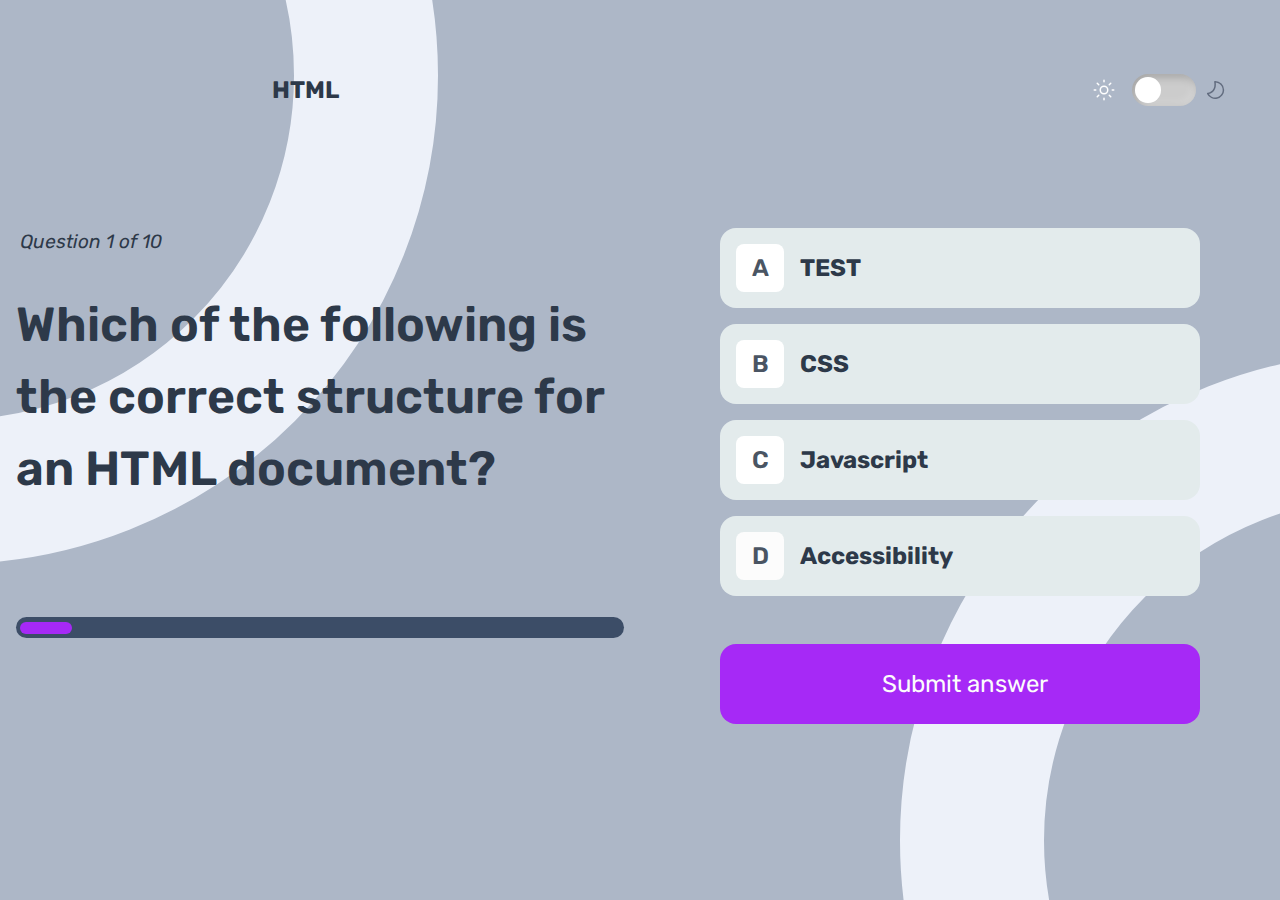
==== frontend-quiz-app/starter-code/quiz_page.html @ 723f0698 "final" ====
<!DOCTYPE html>
<html lang="en">
<head>
  <meta charset="UTF-8">
  <meta name="viewport" content="width=device-width, initial-scale=1.0">
  <link rel="stylesheet" href="/frontend-quiz-app/quiz_style.css">
  <link rel="icon" type="image/png" sizes="32x32" href="./assets/images/favicon-32x32.png">
  <title>Frontend Mentor | Frontend quiz app</title>
</head>
<body>
  <div class="container">
    <div id="light_and_dark_mode">
      <div id="subject">
        <div class="icon">
          
        </div>
        <h2 id="h2">HTML</h2>
      </div>
      <div id="modes">
        <div id="light_mode">
          <img src="/frontend-quiz-app/starter-code/assets/images/icon-sun-light.svg" alt="light mode icon">
        </div>
        <input type="checkbox" id="darkmode-toogle">
        <label for="darkmode-toogle"></label>
        <div id="dark_mode">
          <img src="/frontend-quiz-app/starter-code/assets/images/icon-moon-dark.svg" alt="dark mode icon">
        </div>
      </div>
    </div>
    <main>
      <div class="text">
        <p id="p">Question 1 of 10</p>
        <h1 id="h1">Which of the following is the correct structure for an HTML document?</h1>
        <div id="progress_bar">
          <div id="progress"></div>
        </div>
      </div>
      <div class="quiz">
        <button id="quiz_html_2">
          <div class="icon">
            <p class="answer">A</p>
          </div>
          <h2 id="A">TEST</h2>
        </button>
        <button id="quiz_css_2">
          <div class="icon">
            <p class="answer">B</p>
          </div>
          <h2 id="B">CSS</h2>
        </button>
        <button id="quiz_js_2">
          <div class="icon"> 
            <p class="answer">C</p>
          </div>  
          <h2 id="C">Javascript</h2>
        </button>
        <button id="quiz_accessibility_2">
          <div class="icon">
            <p class="answer">D</p>
          </div>
          <h2 id="D">Accessibility</h2>
        </button>
        <button id="answer_button">
          <h2 id="submit_next">Submit answer</h2>
        </button>
      </div>
    </main>
  </div>  
  <script src="/frontend-quiz-app/script.js" defer></script>
  <script src="/frontend-quiz-app/quiz_handler.js" defer></script>
</body>
</html>
---- frontend-quiz-app/quiz_style.css ----
:root {
  --border_color: hsl(216, 26%, 32%);
}

@font-face {
  font-family: "my-font";
  src: url("/frontend-quiz-app/starter-code/assets/fonts/Rubik-VariableFont_wght.ttf");
}
@font-face {
  font-family: "my-font2";
  src: url("/frontend-quiz-app/starter-code/assets/fonts/Rubik-Italic-VariableFont_wght.ttf");
}
*, *::before, *::after {
  box-sizing: border-box;
}

* {
  margin: 0;
}

body {
  line-height: 1.5;
  -webkit-font-smoothing: antialiased;
  height: -moz-fit-content;
  height: fit-content;
  font-family: "my-font";
  background-color: white;
  background-image: url("/frontend-quiz-app/starter-code/assets/images/pattern-background-desktop-light.svg");
  background-color: hsl(217, 19%, 73%);
}

img, picture, video, canvas, svg {
  display: block;
  max-width: 100%;
}

input, button, textarea, select {
  font: inherit;
}

p, h1, h2, h3, h4, h5, h6 {
  overflow-wrap: break-word;
}

@media (max-width: 767px) {
  body {
    line-height: 1.5;
    -webkit-font-smoothing: antialiased;
    height: 100vh;
    width: 100vw;
    min-width: -moz-fit-content;
    min-width: fit-content;
    min-height: -moz-fit-content;
    min-height: fit-content;
    font-family: "my-font";
    background-color: white;
    background-image: url("/frontend-quiz-app/starter-code/assets/images/pattern-background-mobile-dark.svg");
  }
  img, picture, video, canvas, svg {
    display: block;
    max-width: 100%;
  }
  input, button, textarea, select {
    font: inherit;
  }
  p, h1, h2, h3, h4, h5, h6 {
    overflow-wrap: break-word;
  }
  .container {
    flex-direction: column;
    text-align: center;
    justify-content: center;
    align-items: center;
    display: flex;
    width: 100%;
    height: 100%;
    row-gap: 2rem;
  }
  .container #light_and_dark_mode {
    flex-direction: row;
    text-align: center;
    justify-content: center;
    align-items: center;
    display: flex;
    width: 100%;
    height: 5%;
    justify-content: space-between;
    padding-bottom: 6rem;
    padding-top: 5rem;
  }
  .container #light_and_dark_mode #subject {
    flex-direction: row;
    text-align: center;
    justify-content: center;
    align-items: center;
    display: flex;
    width: -moz-fit-content;
    width: fit-content;
    height: -moz-fit-content;
    height: fit-content;
    margin-left: 2rem;
    -moz-column-gap: 1rem;
         column-gap: 1rem;
  }
  .container #light_and_dark_mode #subject .icon {
    flex-direction: row;
    text-align: center;
    justify-content: center;
    align-items: center;
    display: flex;
    width: 100%;
    height: 100%;
    padding: 0.5rem;
    height: 3rem;
    width: 3rem;
    border-radius: 0.5rem;
  }
  .container #light_and_dark_mode #subject .icon img {
    width: 4rem;
    height: 4rem;
  }
  .container #light_and_dark_mode #modes {
    flex-direction: row;
    text-align: center;
    justify-content: center;
    align-items: center;
    display: flex;
    width: -moz-fit-content;
    width: fit-content;
    height: -moz-fit-content;
    height: fit-content;
    min-width: 9rem;
    -moz-column-gap: 0.5rem;
         column-gap: 0.5rem;
    margin-right: 2rem;
  }
  .container #light_and_dark_mode input {
    width: 0;
    height: 0;
    visibility: hidden;
  }
  .container #light_and_dark_mode input:checked + label {
    background-color: #9019d5;
  }
  .container #light_and_dark_mode input:checked + label:after {
    left: 5.5rem;
    transform: translateX(100%);
    background: white;
  }
  .container #light_and_dark_mode label {
    width: 4rem;
    height: 2rem;
    position: relative;
    display: block;
    background-color: #ccc;
    border-radius: 20rem;
    box-shadow: inset 0.2rem 0.2rem 0.5rem rgba(0, 0, 0, 0.2), inset -0.2rem -0.2rem 0.5rem rgba(255, 255, 255, 0.2);
    cursor: pointer;
    transition: background-color 0.3s;
  }
  .container #light_and_dark_mode label:after {
    content: "";
    position: absolute;
    top: 0.2rem;
    left: 0.2rem;
    width: 1.6rem;
    height: 1.6rem;
    background-color: white;
    border-radius: 50%;
    transition: left 0.3s;
  }
  .container #light_and_dark_mode input:checked + label:after {
    left: 0.6rem;
  }
  .container main {
    flex-direction: column;
    text-align: center;
    justify-content: center;
    align-items: center;
    display: flex;
    width: 100%;
    height: 80%;
  }
  .container main .text {
    flex-direction: column;
    text-align: center;
    justify-content: center;
    align-items: center;
    display: flex;
    width: 100%;
    height: -moz-fit-content;
    height: fit-content;
    justify-content: flex-start;
    text-align: left;
    row-gap: 2rem;
  }
  .container main .text #p {
    width: 95%;
    font-size: 1.2rem;
    font-family: "my-font2";
    color: rgb(129, 141, 158);
  }
  .container main .text #h1 {
    font-size: 2rem;
    font-weight: 600;
    width: 95%;
  }
  .container main .text #progress_bar {
    width: 95%;
    height: 1.3rem;
    background-color: hsl(216, 26%, 32%);
    margin-top: 1rem;
    border-radius: 1rem;
    flex-direction: row;
    justify-content: left;
    align-items: center;
    display: flex;
  }
  .container main .text #progress_bar #progress {
    width: 8.5%;
    height: 60%;
    margin-left: 0.7%;
    margin-top: 0.1rem;
    background-color: rgb(166, 41, 246);
    border-radius: 1rem;
    transition: width 0.5s ease-in-out;
  }
  .container main .quiz {
    flex-direction: column;
    text-align: center;
    justify-content: center;
    align-items: center;
    display: flex;
    width: 100%;
    height: 80%;
    justify-content: flex-start;
    row-gap: 1rem;
    padding-top: 5rem;
  }
  .container main .quiz #score {
    flex-direction: column;
    text-align: center;
    justify-content: center;
    align-items: center;
    display: flex;
    width: 95%;
    height: -moz-fit-content;
    height: fit-content;
    row-gap: 1srem;
    border-radius: 1.2rem;
  }
  .container main .quiz #score #quiz_icon {
    flex-direction: row;
    text-align: center;
    justify-content: center;
    align-items: center;
    display: flex;
    width: -moz-fit-content;
    width: fit-content;
    height: -moz-fit-content;
    height: fit-content;
    -moz-column-gap: 2rem;
         column-gap: 2rem;
    padding-top: 1rem;
  }
  .container main .quiz #score #quiz_icon .icon2 {
    flex-direction: row;
    text-align: center;
    justify-content: center;
    align-items: center;
    display: flex;
    width: 100%;
    height: 100%;
    padding: 0.5rem;
    height: 3rem;
    width: 3rem;
    border-radius: 0.5rem;
  }
  .container main .quiz #score #quiz_icon p {
    font-size: 1.5rem;
    color: rgb(255, 255, 255);
    font-weight: 600;
  }
  .container main .quiz #score #score_text {
    flex-direction: column;
    text-align: center;
    justify-content: center;
    align-items: center;
    display: flex;
    width: -moz-fit-content;
    width: fit-content;
    height: -moz-fit-content;
    height: fit-content;
  }
  .container main .quiz #score #score_text p {
    font-size: 1.2rem;
    color: rgb(255, 255, 255);
    font-weight: 600;
  }
  .container main .quiz #score #score_text .pp {
    font-size: 7.5rem;
    color: rgb(255, 255, 255);
    font-weight: 600;
  }
  .container main .quiz a {
    text-decoration: none;
  }
  .container main .quiz #quiz_html_2 {
    flex-direction: row;
    text-align: center;
    justify-content: center;
    align-items: center;
    display: flex;
    width: 30rem;
    height: 5rem;
    border-radius: 1rem;
    justify-content: flex-start;
    -moz-column-gap: 1rem;
         column-gap: 1rem;
    padding-left: 1rem;
    color: rgb(45, 57, 73);
    background-color: hsl(187, 19.1%, 90.8%);
    border: none;
    cursor: pointer;
    outline: none;
    width: 95vw;
  }
  .container main .quiz #quiz_html_2 .icon {
    flex-direction: row;
    text-align: center;
    justify-content: center;
    align-items: center;
    display: flex;
    width: 100%;
    height: 100%;
    padding: 0.5rem;
    height: 3rem;
    width: 3rem;
    border-radius: 0.5rem;
    background-color: hsl(0, 0%, 100%);
  }
  .container main .quiz #quiz_html_2 .icon .answer {
    font-size: 1.5rem;
    color: rgb(74, 85, 99);
    font-weight: 600;
  }
  .container main .quiz #quiz_html:hover {
    border: 1px solid var(--border_color);
  }
  .container main .quiz #quiz_html:focus {
    border: 1px solid var(--border_color);
  }
  .container main .quiz #quiz_css_2 {
    flex-direction: row;
    text-align: center;
    justify-content: center;
    align-items: center;
    display: flex;
    width: 30rem;
    height: 5rem;
    border-radius: 1rem;
    justify-content: flex-start;
    -moz-column-gap: 1rem;
         column-gap: 1rem;
    padding-left: 1rem;
    color: rgb(45, 57, 73);
    background-color: hsl(187, 19.1%, 90.8%);
    border: none;
    cursor: pointer;
    outline: none;
    width: 95vw;
  }
  .container main .quiz #quiz_css_2 .icon {
    flex-direction: row;
    text-align: center;
    justify-content: center;
    align-items: center;
    display: flex;
    width: 100%;
    height: 100%;
    padding: 0.5rem;
    height: 3rem;
    width: 3rem;
    border-radius: 0.5rem;
    background-color: hsl(0, 0%, 100%);
  }
  .container main .quiz #quiz_css_2 .icon .answer {
    font-size: 1.5rem;
    color: rgb(74, 85, 99);
    font-weight: 600;
  }
  .container main .quiz #quiz_css:hover {
    border: 1px solid var(--border_color);
  }
  .container main .quiz #quiz_css:focus {
    border: 1px solid var(--border_color);
  }
  .container main .quiz #quiz_js_2 {
    flex-direction: row;
    text-align: center;
    justify-content: center;
    align-items: center;
    display: flex;
    width: 30rem;
    height: 5rem;
    border-radius: 1rem;
    justify-content: flex-start;
    -moz-column-gap: 1rem;
         column-gap: 1rem;
    padding-left: 1rem;
    color: rgb(45, 57, 73);
    background-color: hsl(187, 19.1%, 90.8%);
    border: none;
    cursor: pointer;
    outline: none;
    width: 95vw;
  }
  .container main .quiz #quiz_js_2 .icon {
    flex-direction: row;
    text-align: center;
    justify-content: center;
    align-items: center;
    display: flex;
    width: 100%;
    height: 100%;
    padding: 0.5rem;
    height: 3rem;
    width: 3rem;
    border-radius: 0.5rem;
    background-color: hsl(0, 0%, 100%);
  }
  .container main .quiz #quiz_js_2 .icon .answer {
    font-size: 1.5rem;
    color: rgb(74, 85, 99);
    font-weight: 600;
  }
  .container main .quiz #quiz_js:hover {
    border: 1px solid var(--border_color);
  }
  .container main .quiz #quiz_js:focus {
    border: 1px solid var(--border_color);
  }
  .container main .quiz #quiz_accessibility_2 {
    flex-direction: row;
    text-align: center;
    justify-content: center;
    align-items: center;
    display: flex;
    width: 30rem;
    height: 5rem;
    border-radius: 1rem;
    justify-content: flex-start;
    -moz-column-gap: 1rem;
         column-gap: 1rem;
    padding-left: 1rem;
    color: rgb(45, 57, 73);
    background-color: hsl(187, 19.1%, 90.8%);
    border: none;
    cursor: pointer;
    outline: none;
    width: 95vw;
  }
  .container main .quiz #quiz_accessibility_2 .icon {
    flex-direction: row;
    text-align: center;
    justify-content: center;
    align-items: center;
    display: flex;
    width: 100%;
    height: 100%;
    padding: 0.5rem;
    height: 3rem;
    width: 3rem;
    border-radius: 0.5rem;
    background-color: hsl(0, 0%, 100%);
  }
  .container main .quiz #quiz_accessibility_2 .icon .answer {
    font-size: 1.5rem;
    color: rgb(74, 85, 99);
    font-weight: 600;
  }
  .container main .quiz #quiz_accessibility:hover {
    border: 1px solid var(--border_color);
  }
  .container main .quiz #quiz_accessibility:focus {
    border: 1px solid var(--border_color);
  }
  .container main .quiz #answer_button {
    flex-direction: row;
    text-align: center;
    justify-content: center;
    align-items: center;
    display: flex;
    width: 30rem;
    height: 5rem;
    border-radius: 1rem;
    justify-content: flex-start;
    -moz-column-gap: 1rem;
         column-gap: 1rem;
    padding-left: 1rem;
    color: rgb(45, 57, 73);
    background-color: hsl(187, 19.1%, 90.8%);
    justify-content: center;
    background-color: rgb(166, 41, 246);
    margin-top: 2rem;
    border: none;
    cursor: pointer;
    outline: none;
    width: 95%;
    min-height: 4rem;
  }
  .container main .quiz #answer_button h2 {
    color: hsl(0, 0%, 99%);
    font-weight: 400;
  }
  .container main .quiz #answer_button:hover {
    border: 1px solid var(--border_color);
  }
  .container main .quiz #answer_button:focus {
    border: 1px solid var(--border_color);
  }
}
@media (min-width: 768px) and (max-width: 1024px) {
  body {
    line-height: 1.5;
    -webkit-font-smoothing: antialiased;
    height: 100vh;
    width: 100vw;
    min-width: -moz-fit-content;
    min-width: fit-content;
    min-height: -moz-fit-content;
    min-height: fit-content;
    font-family: "my-font";
    background-color: white;
    background-image: url("/frontend-quiz-app/starter-code/assets/images/pattern-background-mobile-dark.svg");
  }
  img, picture, video, canvas, svg {
    display: block;
    max-width: 100%;
  }
  input, button, textarea, select {
    font: inherit;
  }
  p, h1, h2, h3, h4, h5, h6 {
    overflow-wrap: break-word;
  }
  .container {
    flex-direction: column;
    text-align: center;
    justify-content: center;
    align-items: center;
    display: flex;
    width: 100%;
    height: 100%;
    row-gap: 2rem;
  }
  .container #light_and_dark_mode {
    flex-direction: row;
    text-align: center;
    justify-content: center;
    align-items: center;
    display: flex;
    width: 100%;
    height: 5%;
    justify-content: space-between;
    padding-bottom: 6rem;
    padding-top: 5rem;
  }
  .container #light_and_dark_mode #subject {
    flex-direction: row;
    text-align: center;
    justify-content: center;
    align-items: center;
    display: flex;
    width: -moz-fit-content;
    width: fit-content;
    height: -moz-fit-content;
    height: fit-content;
    margin-left: 6rem;
    -moz-column-gap: 1rem;
         column-gap: 1rem;
  }
  .container #light_and_dark_mode #subject .icon {
    flex-direction: row;
    text-align: center;
    justify-content: center;
    align-items: center;
    display: flex;
    width: 100%;
    height: 100%;
    padding: 0.5rem;
    height: 3rem;
    width: 3rem;
    border-radius: 0.5rem;
  }
  .container #light_and_dark_mode #subject .icon img {
    width: 4rem;
    height: 4rem;
  }
  .container #light_and_dark_mode #modes {
    flex-direction: row;
    text-align: center;
    justify-content: center;
    align-items: center;
    display: flex;
    width: -moz-fit-content;
    width: fit-content;
    height: -moz-fit-content;
    height: fit-content;
    min-width: 9rem;
    -moz-column-gap: 0.5rem;
         column-gap: 0.5rem;
    margin-right: 2rem;
  }
  .container #light_and_dark_mode input {
    width: 0;
    height: 0;
    visibility: hidden;
  }
  .container #light_and_dark_mode input:checked + label {
    background-color: #9019d5;
  }
  .container #light_and_dark_mode input:checked + label:after {
    left: 5.5rem;
    transform: translateX(100%);
    background: white;
  }
  .container #light_and_dark_mode label {
    width: 4rem;
    height: 2rem;
    position: relative;
    display: block;
    background-color: #ccc;
    border-radius: 20rem;
    box-shadow: inset 0.2rem 0.2rem 0.5rem rgba(0, 0, 0, 0.2), inset -0.2rem -0.2rem 0.5rem rgba(255, 255, 255, 0.2);
    cursor: pointer;
    transition: background-color 0.3s;
  }
  .container #light_and_dark_mode label:after {
    content: "";
    position: absolute;
    top: 0.2rem;
    left: 0.2rem;
    width: 1.6rem;
    height: 1.6rem;
    background-color: white;
    border-radius: 50%;
    transition: left 0.3s;
  }
  .container #light_and_dark_mode input:checked + label:after {
    left: 0.6rem;
  }
  .container main {
    flex-direction: column;
    text-align: center;
    justify-content: center;
    align-items: center;
    display: flex;
    width: 100%;
    height: 80%;
  }
  .container main .text {
    flex-direction: column;
    text-align: center;
    justify-content: center;
    align-items: center;
    display: flex;
    width: 100%;
    height: -moz-fit-content;
    height: fit-content;
    justify-content: flex-start;
    text-align: left;
    row-gap: 2rem;
  }
  .container main .text #p {
    width: 80%;
    font-size: 1.2rem;
    font-family: "my-font2";
    color: rgb(129, 141, 158);
  }
  .container main .text #h1 {
    font-size: 2rem;
    font-weight: 600;
    width: 80%;
  }
  .container main .text #progress_bar {
    width: 80%;
    height: 1.3rem;
    background-color: hsl(216, 26%, 32%);
    margin-top: 1rem;
    border-radius: 1rem;
    flex-direction: row;
    justify-content: left;
    align-items: center;
    display: flex;
  }
  .container main .text #progress_bar #progress {
    width: 8.5%;
    height: 60%;
    margin-left: 0.7%;
    margin-top: 0.1rem;
    background-color: rgb(166, 41, 246);
    border-radius: 1rem;
    transition: width 0.5s ease-in-out;
  }
  .container main .quiz {
    flex-direction: column;
    text-align: center;
    justify-content: center;
    align-items: center;
    display: flex;
    width: 100%;
    height: 80%;
    justify-content: flex-start;
    row-gap: 1rem;
    padding-top: 5rem;
  }
  .container main .quiz #score {
    flex-direction: column;
    text-align: center;
    justify-content: center;
    align-items: center;
    display: flex;
    width: 95%;
    height: -moz-fit-content;
    height: fit-content;
    row-gap: 1rem;
    border-radius: 1.2rem;
  }
  .container main .quiz #score #quiz_icon {
    flex-direction: row;
    text-align: center;
    justify-content: center;
    align-items: center;
    display: flex;
    width: -moz-fit-content;
    width: fit-content;
    height: -moz-fit-content;
    height: fit-content;
    -moz-column-gap: 2rem;
         column-gap: 2rem;
    padding-top: 1rem;
  }
  .container main .quiz #score #quiz_icon .icon2 {
    flex-direction: row;
    text-align: center;
    justify-content: center;
    align-items: center;
    display: flex;
    width: 100%;
    height: 100%;
    padding: 0.5rem;
    height: 3rem;
    width: 3rem;
    border-radius: 0.5rem;
  }
  .container main .quiz #score #quiz_icon p {
    font-size: 1.5rem;
    color: rgb(255, 255, 255);
    font-weight: 600;
  }
  .container main .quiz #score #score_text {
    flex-direction: column;
    text-align: center;
    justify-content: center;
    align-items: center;
    display: flex;
    width: -moz-fit-content;
    width: fit-content;
    height: -moz-fit-content;
    height: fit-content;
  }
  .container main .quiz #score #score_text p {
    font-size: 1.2rem;
    color: rgb(255, 255, 255);
    font-weight: 600;
  }
  .container main .quiz #score #score_text .pp {
    font-size: 7.5rem;
    color: rgb(255, 255, 255);
    font-weight: 600;
  }
  .container main .quiz a {
    text-decoration: none;
  }
  .container main .quiz #quiz_html_2 {
    flex-direction: row;
    text-align: center;
    justify-content: center;
    align-items: center;
    display: flex;
    width: 30rem;
    height: 5rem;
    border-radius: 1rem;
    justify-content: flex-start;
    -moz-column-gap: 1rem;
         column-gap: 1rem;
    padding-left: 1rem;
    color: rgb(45, 57, 73);
    background-color: hsl(187, 19.1%, 90.8%);
    border: none;
    cursor: pointer;
    outline: none;
    width: 80vw;
  }
  .container main .quiz #quiz_html_2 .icon {
    flex-direction: row;
    text-align: center;
    justify-content: center;
    align-items: center;
    display: flex;
    width: 100%;
    height: 100%;
    padding: 0.5rem;
    height: 3rem;
    width: 3rem;
    border-radius: 0.5rem;
    background-color: hsl(0, 0%, 100%);
  }
  .container main .quiz #quiz_html_2 .icon .answer {
    font-size: 1.5rem;
    color: rgb(74, 85, 99);
    font-weight: 600;
  }
  .container main .quiz #quiz_html:hover {
    border: 1px solid var(--border_color);
  }
  .container main .quiz #quiz_html:focus {
    border: 1px solid var(--border_color);
  }
  .container main .quiz #quiz_css_2 {
    flex-direction: row;
    text-align: center;
    justify-content: center;
    align-items: center;
    display: flex;
    width: 30rem;
    height: 5rem;
    border-radius: 1rem;
    justify-content: flex-start;
    -moz-column-gap: 1rem;
         column-gap: 1rem;
    padding-left: 1rem;
    color: rgb(45, 57, 73);
    background-color: hsl(187, 19.1%, 90.8%);
    border: none;
    cursor: pointer;
    outline: none;
    width: 80vw;
  }
  .container main .quiz #quiz_css_2 .icon {
    flex-direction: row;
    text-align: center;
    justify-content: center;
    align-items: center;
    display: flex;
    width: 100%;
    height: 100%;
    padding: 0.5rem;
    height: 3rem;
    width: 3rem;
    border-radius: 0.5rem;
    background-color: hsl(0, 0%, 100%);
  }
  .container main .quiz #quiz_css_2 .icon .answer {
    font-size: 1.5rem;
    color: rgb(74, 85, 99);
    font-weight: 600;
  }
  .container main .quiz #quiz_css:hover {
    border: 1px solid var(--border_color);
  }
  .container main .quiz #quiz_css:focus {
    border: 1px solid var(--border_color);
  }
  .container main .quiz #quiz_js_2 {
    flex-direction: row;
    text-align: center;
    justify-content: center;
    align-items: center;
    display: flex;
    width: 30rem;
    height: 5rem;
    border-radius: 1rem;
    justify-content: flex-start;
    -moz-column-gap: 1rem;
         column-gap: 1rem;
    padding-left: 1rem;
    color: rgb(45, 57, 73);
    background-color: hsl(187, 19.1%, 90.8%);
    border: none;
    cursor: pointer;
    outline: none;
    width: 80vw;
  }
  .container main .quiz #quiz_js_2 .icon {
    flex-direction: row;
    text-align: center;
    justify-content: center;
    align-items: center;
    display: flex;
    width: 100%;
    height: 100%;
    padding: 0.5rem;
    height: 3rem;
    width: 3rem;
    border-radius: 0.5rem;
    background-color: hsl(0, 0%, 100%);
  }
  .container main .quiz #quiz_js_2 .icon .answer {
    font-size: 1.5rem;
    color: rgb(74, 85, 99);
    font-weight: 600;
  }
  .container main .quiz #quiz_js:hover {
    border: 1px solid var(--border_color);
  }
  .container main .quiz #quiz_js:focus {
    border: 1px solid var(--border_color);
  }
  .container main .quiz #quiz_accessibility_2 {
    flex-direction: row;
    text-align: center;
    justify-content: center;
    align-items: center;
    display: flex;
    width: 30rem;
    height: 5rem;
    border-radius: 1rem;
    justify-content: flex-start;
    -moz-column-gap: 1rem;
         column-gap: 1rem;
    padding-left: 1rem;
    color: rgb(45, 57, 73);
    background-color: hsl(187, 19.1%, 90.8%);
    border: none;
    cursor: pointer;
    outline: none;
    width: 80vw;
  }
  .container main .quiz #quiz_accessibility_2 .icon {
    flex-direction: row;
    text-align: center;
    justify-content: center;
    align-items: center;
    display: flex;
    width: 100%;
    height: 100%;
    padding: 0.5rem;
    height: 3rem;
    width: 3rem;
    border-radius: 0.5rem;
    background-color: hsl(0, 0%, 100%);
  }
  .container main .quiz #quiz_accessibility_2 .icon .answer {
    font-size: 1.5rem;
    color: rgb(74, 85, 99);
    font-weight: 600;
  }
  .container main .quiz #quiz_accessibility:hover {
    border: 1px solid var(--border_color);
  }
  .container main .quiz #quiz_accessibility:focus {
    border: 1px solid var(--border_color);
  }
  .container main .quiz #answer_button {
    flex-direction: row;
    text-align: center;
    justify-content: center;
    align-items: center;
    display: flex;
    width: 30rem;
    height: 5rem;
    border-radius: 1rem;
    justify-content: flex-start;
    -moz-column-gap: 1rem;
         column-gap: 1rem;
    padding-left: 1rem;
    color: rgb(45, 57, 73);
    background-color: hsl(187, 19.1%, 90.8%);
    justify-content: center;
    background-color: rgb(166, 41, 246);
    margin-top: 2rem;
    border: none;
    cursor: pointer;
    outline: none;
    width: 80vw;
    min-height: 4rem;
  }
  .container main .quiz #answer_button h2 {
    color: hsl(0, 0%, 99%);
    font-weight: 400;
  }
  .container main .quiz #answer_button:hover {
    border: 1px solid var(--border_color);
  }
  .container main .quiz #answer_button:focus {
    border: 1px solid var(--border_color);
  }
}
@media (min-width: 1025px) {
  .container {
    flex-direction: column;
    text-align: center;
    justify-content: center;
    align-items: center;
    display: flex;
    width: 100vw;
    height: 100vh;
  }
  .container #light_and_dark_mode {
    flex-direction: row;
    text-align: center;
    justify-content: center;
    align-items: center;
    display: flex;
    width: 100vw;
    height: 20%;
    justify-content: space-between;
  }
  .container #light_and_dark_mode #subject {
    flex-direction: row;
    text-align: center;
    justify-content: center;
    align-items: center;
    display: flex;
    width: -moz-fit-content;
    width: fit-content;
    height: -moz-fit-content;
    height: fit-content;
    margin-left: 11rem;
  }
  .container #light_and_dark_mode #subject .icon {
    flex-direction: row;
    text-align: center;
    justify-content: center;
    align-items: center;
    display: flex;
    width: 100%;
    height: 100%;
    padding: 0.5rem;
    height: 3rem;
    width: 3rem;
    border-radius: 0.5rem;
  }
  .container #light_and_dark_mode #subject .icon img {
    width: 4rem;
    height: 4rem;
  }
  .container #light_and_dark_mode #subject h2 {
    margin-left: 3rem;
  }
  .container #light_and_dark_mode #modes {
    flex-direction: row;
    text-align: center;
    justify-content: center;
    align-items: center;
    display: flex;
    width: -moz-fit-content;
    width: fit-content;
    height: -moz-fit-content;
    height: fit-content;
    min-width: 9rem;
    -moz-column-gap: 0.5rem;
         column-gap: 0.5rem;
    margin-right: 3rem;
  }
  .container #light_and_dark_mode #modes input {
    width: 0;
    height: 0;
    visibility: hidden;
  }
  .container #light_and_dark_mode #modes input:checked + label {
    background-color: #9019d5;
  }
  .container #light_and_dark_mode #modes input:checked + label:after {
    left: 5.5rem;
    transform: translateX(100%);
    background: white;
  }
  .container #light_and_dark_mode #modes label {
    width: 4rem;
    height: 2rem;
    position: relative;
    display: block;
    background-color: #ccc;
    border-radius: 20rem;
    box-shadow: inset 0.2rem 0.2rem 0.5rem rgba(0, 0, 0, 0.2), inset -0.2rem -0.2rem 0.5rem rgba(255, 255, 255, 0.2);
    cursor: pointer;
    transition: background-color 0.3s;
  }
  .container #light_and_dark_mode #modes label:after {
    content: "";
    position: absolute;
    top: 0.2rem;
    left: 0.2rem;
    width: 1.6rem;
    height: 1.6rem;
    background-color: white;
    border-radius: 50%;
    transition: left 0.3s;
  }
  .container #light_and_dark_mode #modes input:checked + label:after {
    left: 0.6rem;
  }
  .container main {
    flex-direction: row;
    text-align: center;
    justify-content: center;
    align-items: center;
    display: flex;
    width: 100vw;
    height: 80%;
    padding-top: 3rem;
  }
  .container main .text {
    flex-direction: column;
    text-align: center;
    justify-content: center;
    align-items: center;
    display: flex;
    width: 50%;
    height: 100%;
    justify-content: flex-start;
    text-align: left;
    row-gap: 2rem;
  }
  .container main .text #p {
    width: 37.5rem;
    font-size: 1.2rem;
    font-family: "my-font2";
    color: rgb(129, 141, 158);
  }
  .container main .text #h1 {
    font-size: 3rem;
    font-weight: 600;
    width: 38rem;
  }
  .container main .text #progress_bar {
    width: 38rem;
    height: 1.3rem;
    background-color: hsl(216, 26%, 32%);
    margin-top: 5rem;
    border-radius: 1rem;
    flex-direction: row;
    justify-content: left;
    align-items: center;
    display: flex;
  }
  .container main .text #progress_bar #progress {
    width: 8.5%;
    height: 60%;
    margin-left: 0.7%;
    margin-top: 0.1rem;
    background-color: rgb(166, 41, 246);
    border-radius: 1rem;
    transition: width 0.5s ease-in-out;
  }
  .container main .quiz {
    flex-direction: column;
    text-align: center;
    justify-content: center;
    align-items: center;
    display: flex;
    width: 50%;
    height: 100%;
    justify-content: flex-start;
    row-gap: 1rem;
  }
  .container main .quiz #score {
    flex-direction: column;
    text-align: center;
    justify-content: center;
    align-items: center;
    display: flex;
    width: 30rem;
    height: 30rem;
    row-gap: 1srem;
    border-radius: 1.2rem;
  }
  .container main .quiz #score #quiz_icon {
    flex-direction: row;
    text-align: center;
    justify-content: center;
    align-items: center;
    display: flex;
    width: -moz-fit-content;
    width: fit-content;
    height: -moz-fit-content;
    height: fit-content;
    -moz-column-gap: 2rem;
         column-gap: 2rem;
  }
  .container main .quiz #score #quiz_icon .icon2 {
    flex-direction: row;
    text-align: center;
    justify-content: center;
    align-items: center;
    display: flex;
    width: 100%;
    height: 100%;
    padding: 0.5rem;
    height: 3rem;
    width: 3rem;
    border-radius: 0.5rem;
  }
  .container main .quiz #score #quiz_icon p {
    font-size: 1.5rem;
    color: rgb(255, 255, 255);
    font-weight: 600;
  }
  .container main .quiz #score #score_text {
    flex-direction: column;
    text-align: center;
    justify-content: center;
    align-items: center;
    display: flex;
    width: -moz-fit-content;
    width: fit-content;
    height: -moz-fit-content;
    height: fit-content;
  }
  .container main .quiz #score #score_text p {
    font-size: 1.2rem;
    color: rgb(255, 255, 255);
    font-weight: 600;
  }
  .container main .quiz #score #score_text .pp {
    font-size: 7.5rem;
    color: rgb(255, 255, 255);
    font-weight: 600;
  }
  .container main .quiz a {
    text-decoration: none;
  }
  .container main .quiz #quiz_html_2 {
    flex-direction: row;
    text-align: center;
    justify-content: center;
    align-items: center;
    display: flex;
    width: 30rem;
    height: 5rem;
    border-radius: 1rem;
    justify-content: flex-start;
    -moz-column-gap: 1rem;
         column-gap: 1rem;
    padding-left: 1rem;
    color: rgb(45, 57, 73);
    background-color: hsl(187, 19.1%, 90.8%);
    border: none;
    cursor: pointer;
    outline: none;
  }
  .container main .quiz #quiz_html_2 .icon {
    flex-direction: row;
    text-align: center;
    justify-content: center;
    align-items: center;
    display: flex;
    width: 100%;
    height: 100%;
    padding: 0.5rem;
    height: 3rem;
    width: 3rem;
    border-radius: 0.5rem;
    background-color: hsl(0, 0%, 100%);
  }
  .container main .quiz #quiz_html_2 .icon .answer {
    font-size: 1.5rem;
    color: rgb(74, 85, 99);
    font-weight: 600;
  }
  .container main .quiz #quiz_html_2:hover {
    border: 1px solid var(--border_color);
  }
  .container main .quiz #quiz_html_2:focus {
    border: 1px solid var(--border_color);
  }
  .container main .quiz #quiz_css_2 {
    flex-direction: row;
    text-align: center;
    justify-content: center;
    align-items: center;
    display: flex;
    width: 30rem;
    height: 5rem;
    border-radius: 1rem;
    justify-content: flex-start;
    -moz-column-gap: 1rem;
         column-gap: 1rem;
    padding-left: 1rem;
    color: rgb(45, 57, 73);
    background-color: hsl(187, 19.1%, 90.8%);
    border: none;
    cursor: pointer;
    outline: none;
  }
  .container main .quiz #quiz_css_2 .icon {
    flex-direction: row;
    text-align: center;
    justify-content: center;
    align-items: center;
    display: flex;
    width: 100%;
    height: 100%;
    padding: 0.5rem;
    height: 3rem;
    width: 3rem;
    border-radius: 0.5rem;
    background-color: hsl(0, 0%, 100%);
  }
  .container main .quiz #quiz_css_2 .icon .answer {
    font-size: 1.5rem;
    color: rgb(74, 85, 99);
    font-weight: 600;
  }
  .container main .quiz #quiz_css_2:hover {
    border: 1px solid var(--border_color);
  }
  .container main .quiz #quiz_css_2:focus {
    border: 1px solid var(--border_color);
  }
  .container main .quiz #quiz_js_2 {
    flex-direction: row;
    text-align: center;
    justify-content: center;
    align-items: center;
    display: flex;
    width: 30rem;
    height: 5rem;
    border-radius: 1rem;
    justify-content: flex-start;
    -moz-column-gap: 1rem;
         column-gap: 1rem;
    padding-left: 1rem;
    color: rgb(45, 57, 73);
    background-color: hsl(187, 19.1%, 90.8%);
    border: none;
    cursor: pointer;
    outline: none;
  }
  .container main .quiz #quiz_js_2 .icon {
    flex-direction: row;
    text-align: center;
    justify-content: center;
    align-items: center;
    display: flex;
    width: 100%;
    height: 100%;
    padding: 0.5rem;
    height: 3rem;
    width: 3rem;
    border-radius: 0.5rem;
    background-color: hsl(0, 0%, 100%);
  }
  .container main .quiz #quiz_js_2 .icon .answer {
    font-size: 1.5rem;
    color: rgb(74, 85, 99);
    font-weight: 600;
  }
  .container main .quiz #quiz_js_2:hover {
    border: 1px solid var(--border_color);
  }
  .container main .quiz #quiz_js_2:focus {
    border: 1px solid var(--border_color);
  }
  .container main .quiz #quiz_accessibility_2 {
    flex-direction: row;
    text-align: center;
    justify-content: center;
    align-items: center;
    display: flex;
    width: 30rem;
    height: 5rem;
    border-radius: 1rem;
    justify-content: flex-start;
    -moz-column-gap: 1rem;
         column-gap: 1rem;
    padding-left: 1rem;
    color: rgb(45, 57, 73);
    background-color: hsl(187, 19.1%, 90.8%);
    border: none;
    cursor: pointer;
    outline: none;
  }
  .container main .quiz #quiz_accessibility_2 .icon {
    flex-direction: row;
    text-align: center;
    justify-content: center;
    align-items: center;
    display: flex;
    width: 100%;
    height: 100%;
    padding: 0.5rem;
    height: 3rem;
    width: 3rem;
    border-radius: 0.5rem;
    background-color: hsl(0, 0%, 99%);
  }
  .container main .quiz #quiz_accessibility_2 .icon .answer {
    font-size: 1.5rem;
    color: rgb(74, 85, 99);
    font-weight: 600;
  }
  .container main .quiz #quiz_accessibility_2:hover {
    border: 1px solid var(--border_color);
  }
  .container main .quiz #quiz_accessibility_2:focus {
    border: 1px solid var(--border_color);
  }
  .container main .quiz #answer_button {
    flex-direction: row;
    text-align: center;
    justify-content: center;
    align-items: center;
    display: flex;
    width: 30rem;
    height: 5rem;
    border-radius: 1rem;
    justify-content: flex-start;
    -moz-column-gap: 1rem;
         column-gap: 1rem;
    padding-left: 1rem;
    color: rgb(45, 57, 73);
    background-color: hsl(187, 19.1%, 90.8%);
    justify-content: center;
    background-color: rgb(166, 41, 246);
    margin-top: 2rem;
    border: none;
    cursor: pointer;
    outline: none;
  }
  .container main .quiz #answer_button h2 {
    color: hsl(0, 0%, 99%);
    font-weight: 400;
  }
  .container main .quiz #answer_button:hover {
    border: 1px solid var(--border_color);
  }
  .container main .quiz #answer_button:focus {
    border: 1px solid var(--border_color);
  }
}/*# sourceMappingURL=quiz_style.css.map */
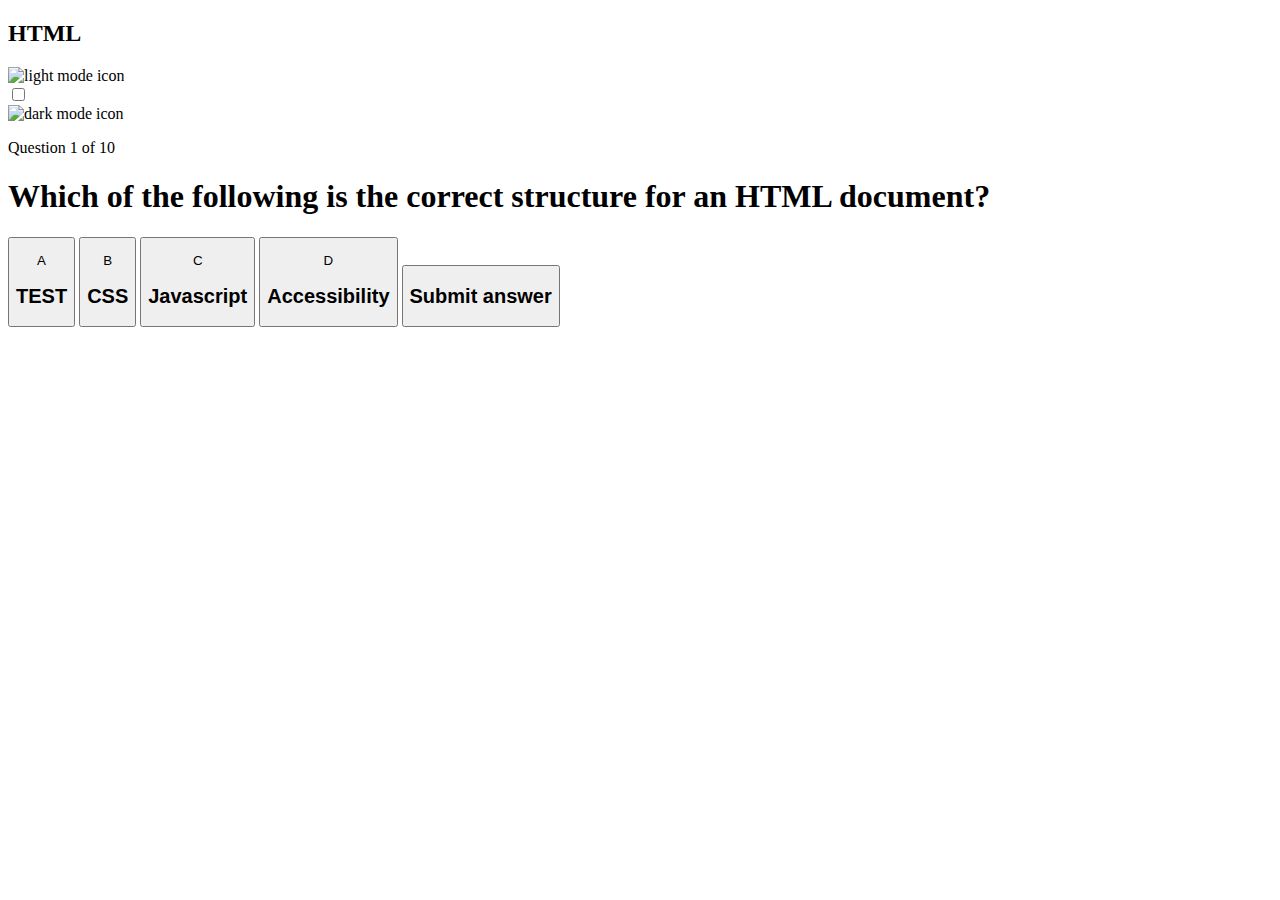
==== commit 931cbc04: "Update quiz_page.html" ====
--- a/frontend-quiz-app/starter-code/quiz_page.html
+++ b/frontend-quiz-app/starter-code/quiz_page.html
@@ -3,7 +3,7 @@
 <head>
   <meta charset="UTF-8">
   <meta name="viewport" content="width=device-width, initial-scale=1.0">
-  <link rel="stylesheet" href="/frontend-quiz-app/quiz_style.css">
+  <link rel="stylesheet" href="/quiz_style.css">
   <link rel="icon" type="image/png" sizes="32x32" href="./assets/images/favicon-32x32.png">
   <title>Frontend Mentor | Frontend quiz app</title>
 </head>
@@ -18,12 +18,12 @@
       </div>
       <div id="modes">
         <div id="light_mode">
-          <img src="/frontend-quiz-app/starter-code/assets/images/icon-sun-light.svg" alt="light mode icon">
+          <img src="/assets/images/icon-sun-light.svg" alt="light mode icon">
         </div>
         <input type="checkbox" id="darkmode-toogle">
         <label for="darkmode-toogle"></label>
         <div id="dark_mode">
-          <img src="/frontend-quiz-app/starter-code/assets/images/icon-moon-dark.svg" alt="dark mode icon">
+          <img src="/assets/images/icon-moon-dark.svg" alt="dark mode icon">
         </div>
       </div>
     </div>
@@ -66,7 +66,7 @@
       </div>
     </main>
   </div>  
-  <script src="/frontend-quiz-app/script.js" defer></script>
-  <script src="/frontend-quiz-app/quiz_handler.js" defer></script>
+  <script src="/script.js" defer></script>
+  <script src="/quiz_handler.js" defer></script>
 </body>
-</html>+</html>
